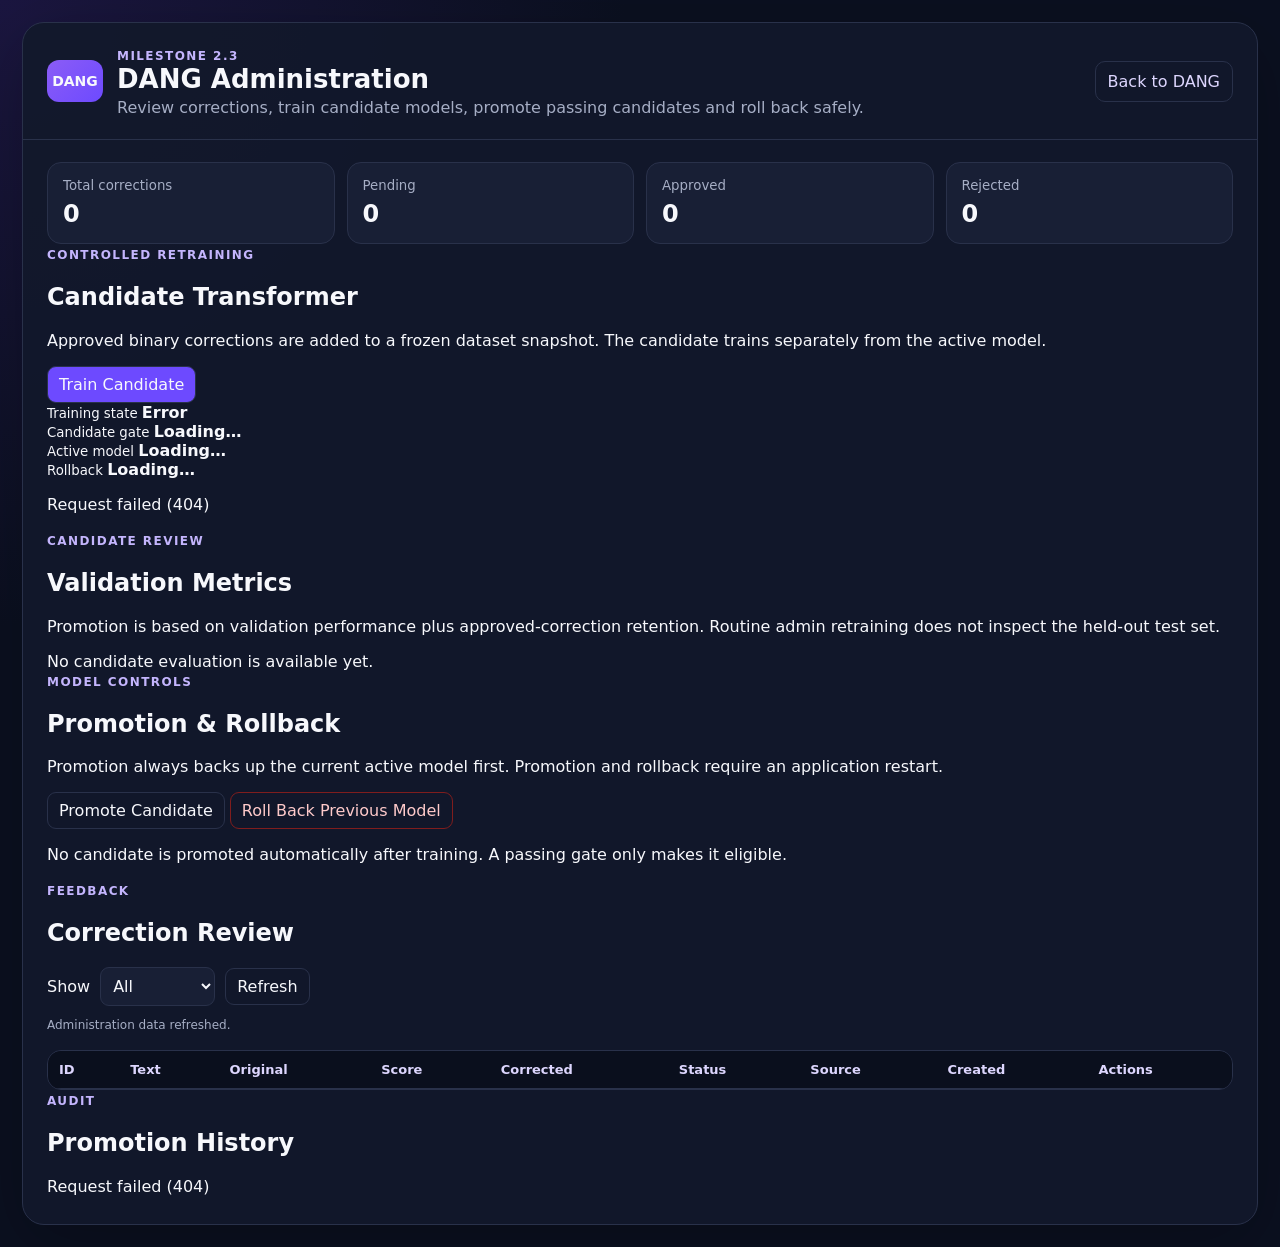
==== static/admin.html @ 33f9b9e1 "Apply DANG branding to chat and administration" ====
<!DOCTYPE html>
<html lang="en">
<head>
    <meta charset="UTF-8">
    <meta
        name="viewport"
        content="width=device-width, initial-scale=1.0"
    >
    <title>DANG — Administration</title>

    <link
        rel="stylesheet"
        href="/static/style.css"
    >

    <link
        rel="stylesheet"
        href="/static/admin_m2_3.css"
    >
</head>

<body class="admin-page">

<main class="admin-shell">

    <header class="admin-header">

        <div class="logo">
            DANG
        </div>

        <div>
            <span class="eyebrow">
                Milestone 2.3
            </span>

            <h1>
                DANG Administration
            </h1>

            <p>
                Review corrections, train candidate models,
                promote passing candidates and roll back safely.
            </p>
        </div>

        <a
            class="admin-home-link"
            href="/"
        >
            Back to DANG
        </a>

    </header>


    <section class="admin-content">

        <!-- ------------------------------------------------
             Corrections summary
        ------------------------------------------------- -->

        <div class="admin-stats">

            <div class="admin-stat">
                <small>
                    Total corrections
                </small>

                <strong id="stat-total">
                    0
                </strong>
            </div>

            <div class="admin-stat">
                <small>
                    Pending
                </small>

                <strong id="stat-pending">
                    0
                </strong>
            </div>

            <div class="admin-stat">
                <small>
                    Approved
                </small>

                <strong id="stat-approved">
                    0
                </strong>
            </div>

            <div class="admin-stat">
                <small>
                    Rejected
                </small>

                <strong id="stat-rejected">
                    0
                </strong>
            </div>

        </div>


        <!-- ------------------------------------------------
             Candidate training
        ------------------------------------------------- -->

        <section class="model-admin-card">

            <div class="model-card-heading">

                <div>
                    <span class="eyebrow">
                        Controlled retraining
                    </span>

                    <h2>
                        Candidate Transformer
                    </h2>

                    <p>
                        Approved binary corrections are added
                        to a frozen dataset snapshot. The
                        candidate trains separately from the
                        active model.
                    </p>
                </div>

                <button
                    id="retrain-btn"
                    class="admin-button primary"
                    type="button"
                >
                    Train Candidate
                </button>

            </div>

            <div class="model-status-grid">

                <div>
                    <small>
                        Training state
                    </small>

                    <strong id="training-state">
                        Loading…
                    </strong>
                </div>

                <div>
                    <small>
                        Candidate gate
                    </small>

                    <strong id="candidate-gate">
                        Loading…
                    </strong>
                </div>

                <div>
                    <small>
                        Active model
                    </small>

                    <strong id="active-model">
                        Loading…
                    </strong>
                </div>

                <div>
                    <small>
                        Rollback
                    </small>

                    <strong id="rollback-state">
                        Loading…
                    </strong>
                </div>

            </div>

            <p
                id="training-message"
                class="model-note"
            ></p>

            <div
                id="training-config"
                class="training-config"
            ></div>

        </section>


        <!-- ------------------------------------------------
             Metrics
        ------------------------------------------------- -->

        <section class="model-admin-card">

            <div class="model-card-heading">

                <div>
                    <span class="eyebrow">
                        Candidate review
                    </span>

                    <h2>
                        Validation Metrics
                    </h2>

                    <p>
                        Promotion is based on validation
                        performance plus approved-correction
                        retention. Routine admin retraining
                        does not inspect the held-out test set.
                    </p>
                </div>

            </div>

            <div
                id="metrics-empty"
                class="metrics-empty"
            >
                No candidate evaluation is available yet.
            </div>

            <div
                id="metrics-panel"
                class="hidden"
            >

                <div
                    id="metrics-grid"
                    class="metric-grid"
                ></div>

                <div class="retention-box">

                    <span>
                        Approved correction retention
                    </span>

                    <strong id="retention-value">
                        —
                    </strong>

                    <small id="retention-detail">
                    </small>

                </div>

                <div class="gate-checks">

                    <h3>
                        Promotion gate checks
                    </h3>

                    <div id="gate-check-list">
                    </div>

                </div>

            </div>

        </section>


        <!-- ------------------------------------------------
             Promotion controls
        ------------------------------------------------- -->

        <section class="model-admin-card danger-zone">

            <div class="model-card-heading">

                <div>
                    <span class="eyebrow">
                        Model controls
                    </span>

                    <h2>
                        Promotion & Rollback
                    </h2>

                    <p>
                        Promotion always backs up the current
                        active model first. Promotion and
                        rollback require an application restart.
                    </p>
                </div>

            </div>

            <div class="model-actions">

                <button
                    id="promote-btn"
                    class="admin-button promote"
                    type="button"
                    disabled
                >
                    Promote Candidate
                </button>

                <button
                    id="rollback-btn"
                    class="admin-button danger"
                    type="button"
                    disabled
                >
                    Roll Back Previous Model
                </button>

            </div>

            <p class="model-note">
                No candidate is promoted automatically after
                training. A passing gate only makes it eligible.
            </p>

        </section>


        <!-- ------------------------------------------------
             Corrections
        ------------------------------------------------- -->

        <section class="corrections-section">

            <div class="section-heading">

                <div>
                    <span class="eyebrow">
                        Feedback
                    </span>

                    <h2>
                        Correction Review
                    </h2>
                </div>

                <div class="admin-toolbar">

                    <label for="status-filter">
                        Show
                    </label>

                    <select id="status-filter">

                        <option value="">
                            All
                        </option>

                        <option value="pending">
                            Pending
                        </option>

                        <option value="approved">
                            Approved
                        </option>

                        <option value="rejected">
                            Rejected
                        </option>

                    </select>

                    <button
                        id="refresh-btn"
                        class="admin-button"
                        type="button"
                    >
                        Refresh
                    </button>

                </div>

            </div>

            <p
                id="database-path"
                class="admin-db"
            ></p>

            <div
                id="admin-message"
                class="admin-message"
            ></div>

            <div class="admin-table-wrap">

                <table class="admin-table">

                    <thead>

                    <tr>
                        <th>ID</th>
                        <th>Text</th>
                        <th>Original</th>
                        <th>Score</th>
                        <th>Corrected</th>
                        <th>Status</th>
                        <th>Source</th>
                        <th>Created</th>
                        <th>Actions</th>
                    </tr>

                    </thead>

                    <tbody id="corrections-body">
                    </tbody>

                </table>

                <div
                    id="empty-state"
                    class="admin-empty hidden"
                >
                    No corrections found.
                </div>

            </div>

        </section>


        <!-- ------------------------------------------------
             Promotion history
        ------------------------------------------------- -->

        <section class="model-admin-card">

            <div class="model-card-heading">

                <div>
                    <span class="eyebrow">
                        Audit
                    </span>

                    <h2>
                        Promotion History
                    </h2>
                </div>

            </div>

            <div
                id="history-list"
                class="history-list"
            >
                No promotions recorded.
            </div>

        </section>

    </section>

</main>

<script src="/static/admin.js"></script>

</body>
</html>
---- static/style.css ----
:root{color-scheme:dark;--bg:#0b1020;--panel:#12182b;--panel2:#181f35;--line:#29314a;--text:#f7f8fc;--muted:#a6aec5;--primary:#8b5cf6;--primary2:#6d4aff}*{box-sizing:border-box}body{margin:0;font-family:Inter,ui-sans-serif,system-ui,-apple-system,BlinkMacSystemFont,"Segoe UI",sans-serif;background:radial-gradient(circle at top left,#1b1640 0,var(--bg) 35%);color:var(--text)}button,textarea,select{font:inherit}button{cursor:pointer}.shell{min-height:100vh;display:grid;grid-template-columns:minmax(300px,390px) minmax(0,1fr);gap:22px;padding:22px}.sidebar,.chat,.admin-shell{background:rgba(18,24,43,.92);border:1px solid var(--line);border-radius:22px;box-shadow:0 20px 70px rgba(0,0,0,.25)}.sidebar{padding:28px}.eyebrow{font-size:12px;text-transform:uppercase;letter-spacing:.12em;color:#c4b5fd;font-weight:800}h1{font-size:34px;margin:8px 0 10px}.lead{color:var(--muted);line-height:1.55}.threshold-card,.status-grid,.samples{margin-top:22px;border:1px solid var(--line);border-radius:16px;background:var(--panel2);padding:16px}.threshold-card>div{margin-top:10px;display:grid;grid-template-columns:62px 58px 1fr;gap:8px;color:var(--muted);font-size:13px}.threshold-card b{color:var(--text)}.status-grid{display:grid;grid-template-columns:repeat(3,1fr);gap:10px}.status-grid div{display:grid;gap:5px}.status-grid small{color:var(--muted)}.samples p{margin:0 0 10px;color:var(--muted)}.samples button,.ghost,.secondary,.incorrect-btn,.correction-choice,.admin-button{background:transparent;color:var(--text);border:1px solid var(--line)}.samples button{display:block;width:100%;text-align:left;margin-top:8px;padding:10px 11px;border-radius:10px}.admin-link,.admin-home-link{display:block;color:#ddd6fe;text-decoration:none;border:1px solid var(--line);border-radius:10px;padding:10px 12px}.admin-link{margin-top:22px;text-align:center}.chat{min-height:calc(100vh - 44px);display:grid;grid-template-rows:auto 1fr auto;overflow:hidden}.chat header{display:flex;align-items:center;gap:12px;padding:18px 20px;border-bottom:1px solid var(--line)}.logo{width:56px;height:42px;flex-shrink:0;font-size:14px;border-radius:12px;display:grid;place-items:center;font-weight:900;background:linear-gradient(135deg,var(--primary),var(--primary2))}.chat header h2{margin:0}.chat header p{margin:3px 0 0;color:var(--muted);font-size:13px}.ghost{margin-left:auto;padding:8px 12px;border-radius:9px}.chat-box{padding:22px;overflow-y:auto;display:flex;flex-direction:column;gap:14px}.message{max-width:760px}.message.user{align-self:flex-end}.bubble{padding:13px 15px;border-radius:16px;line-height:1.5;background:var(--panel2);border:1px solid var(--line);white-space:pre-wrap}.user .bubble{background:linear-gradient(135deg,#6842ce,#5134ae);border-color:transparent}.result-card{margin-top:9px;padding:13px;border-radius:13px;border:1px solid var(--line);background:rgba(8,12,25,.5)}.result-row{display:grid;grid-template-columns:145px 1fr;gap:12px;padding:5px 0}.result-row span:first-child{color:var(--muted)}.explanation{margin:9px 0 0;color:var(--muted);line-height:1.45;font-size:13px}.source{margin-top:9px;color:#c4b5fd;font-size:12px}.composer{padding:18px 20px 20px;border-top:1px solid var(--line);background:rgba(11,16,32,.6)}textarea{width:100%;resize:vertical;min-height:78px;border:1px solid var(--line);border-radius:14px;background:var(--panel2);color:var(--text);padding:13px}.input-meta{display:flex;justify-content:space-between;margin-top:6px;font-size:12px;color:var(--muted)}.actions{display:flex;justify-content:flex-end;gap:10px;margin-top:12px}.actions button{border-radius:11px;padding:10px 15px;font-weight:750}#send-btn{border:0;background:linear-gradient(135deg,var(--primary),var(--primary2));color:#fff}.typing{color:var(--muted);font-size:13px}.error .bubble{border-color:#7f1d1d;color:#fecaca}.correction-wrapper{margin-top:14px;border-top:1px solid var(--line);padding-top:12px}.incorrect-btn,.correction-choice{padding:8px 11px;border-radius:9px;font-size:13px}.correction-panel{margin-top:10px;padding:12px;border-radius:11px;background:rgba(24,31,53,.85);border:1px solid var(--line)}.correction-choices{display:flex;flex-wrap:wrap;gap:8px;margin-top:10px}.correction-saved{color:#bbf7d0;font-size:13px}.correction-error{color:#fecaca;font-size:13px;margin-top:9px}.hidden{display:none!important}.admin-page{min-height:100vh;padding:22px}.admin-shell{max-width:1500px;margin:0 auto;overflow:hidden}.admin-header{padding:22px 24px;border-bottom:1px solid var(--line);display:flex;align-items:center;gap:14px}.admin-header h1{font-size:26px;margin:0}.admin-header p{margin:4px 0 0;color:var(--muted)}.admin-home-link{margin-left:auto}.admin-content{padding:22px 24px 28px}.admin-stats{display:grid;grid-template-columns:repeat(4,minmax(140px,1fr));gap:12px}.admin-stat{background:var(--panel2);border:1px solid var(--line);border-radius:14px;padding:15px}.admin-stat small{display:block;color:var(--muted);margin-bottom:7px}.admin-stat strong{font-size:24px}.admin-toolbar{margin-top:18px;display:flex;gap:10px;align-items:center}.admin-toolbar select,.admin-row select{background:var(--panel2);color:var(--text);border:1px solid var(--line);border-radius:9px;padding:8px}.admin-button{padding:8px 11px;border-radius:9px}.admin-button.primary{background:var(--primary2)}.admin-button.danger{color:#fecaca;border-color:#7f1d1d}.admin-db,.admin-message{color:var(--muted);font-size:12px;overflow-wrap:anywhere}.admin-table-wrap{overflow-x:auto;margin-top:18px;border:1px solid var(--line);border-radius:14px}.admin-table{width:100%;border-collapse:collapse;min-width:1050px}.admin-table th,.admin-table td{border-bottom:1px solid var(--line);padding:11px;text-align:left;vertical-align:top;font-size:13px}.admin-table th{background:rgba(8,12,25,.75);color:#ddd6fe}.admin-text{min-width:300px;max-width:520px;white-space:pre-wrap}.admin-empty{padding:36px;color:var(--muted);text-align:center}@media(max-width:900px){.shell{grid-template-columns:1fr}.admin-stats{grid-template-columns:repeat(2,1fr)}}
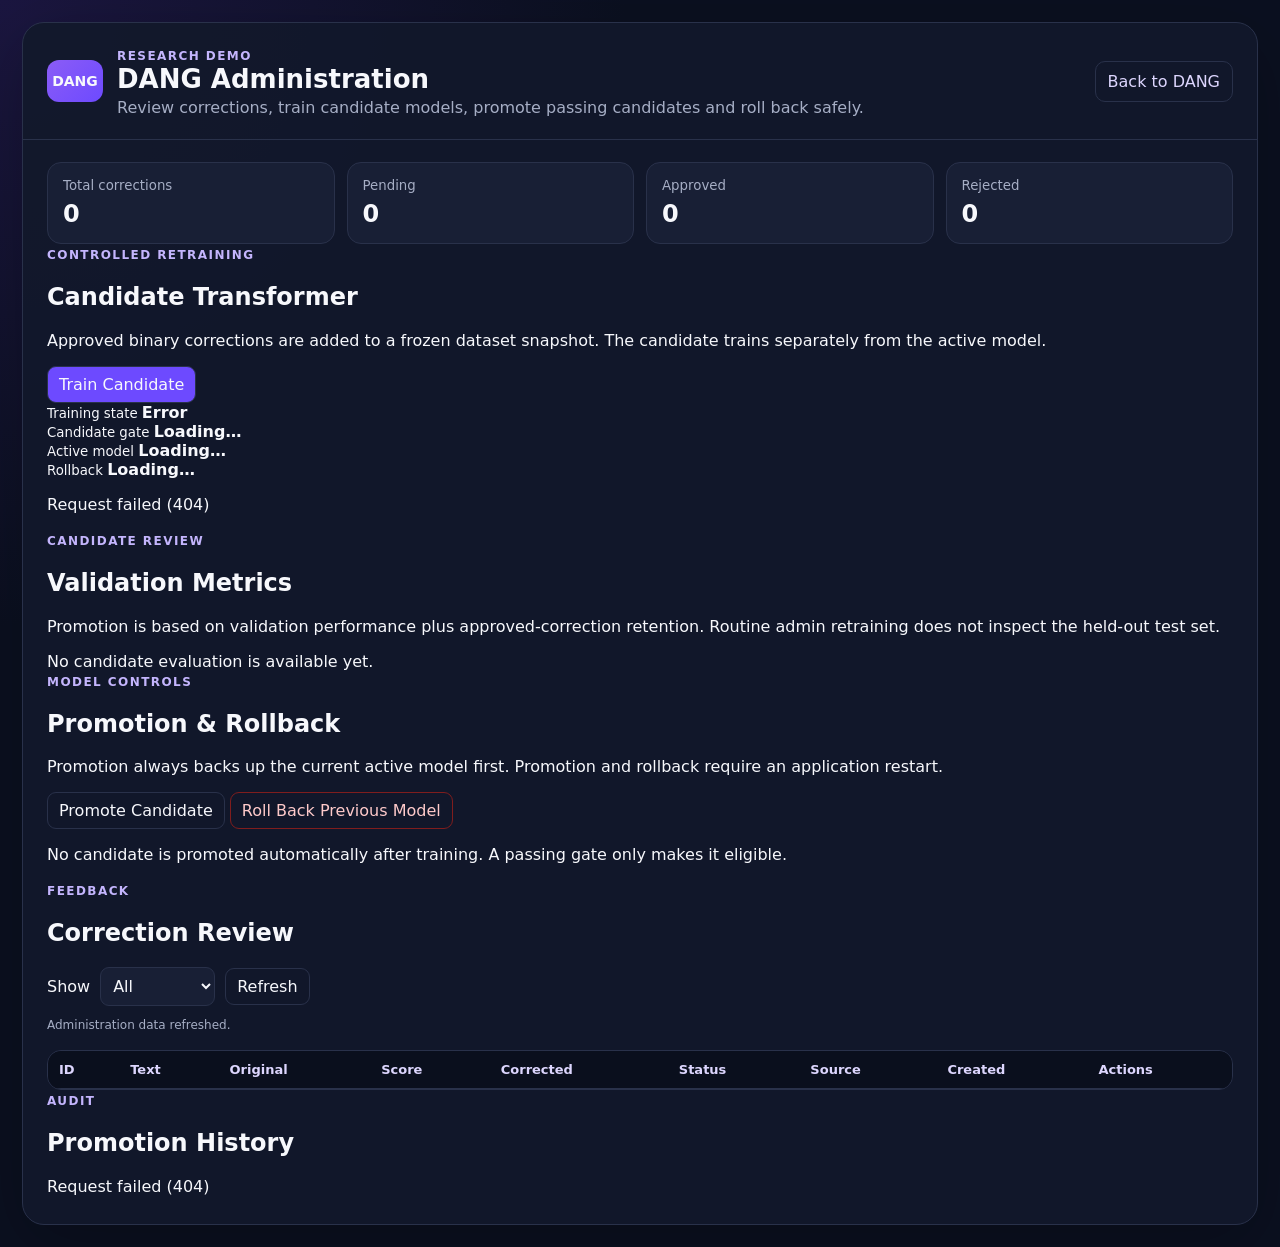
==== commit 12abee88: "Polish DANG research demo" ====
--- a/static/admin.html
+++ b/static/admin.html
@@ -31,7 +31,7 @@
 
         <div>
             <span class="eyebrow">
-                Milestone 2.3
+                Research demo
             </span>
 
             <h1>
@@ -469,3 +469,4 @@
 </body>
 </html>
 
+
--- a/static/style.css
+++ b/static/style.css
@@ -1 +1,13 @@
 :root{color-scheme:dark;--bg:#0b1020;--panel:#12182b;--panel2:#181f35;--line:#29314a;--text:#f7f8fc;--muted:#a6aec5;--primary:#8b5cf6;--primary2:#6d4aff}*{box-sizing:border-box}body{margin:0;font-family:Inter,ui-sans-serif,system-ui,-apple-system,BlinkMacSystemFont,"Segoe UI",sans-serif;background:radial-gradient(circle at top left,#1b1640 0,var(--bg) 35%);color:var(--text)}button,textarea,select{font:inherit}button{cursor:pointer}.shell{min-height:100vh;display:grid;grid-template-columns:minmax(300px,390px) minmax(0,1fr);gap:22px;padding:22px}.sidebar,.chat,.admin-shell{background:rgba(18,24,43,.92);border:1px solid var(--line);border-radius:22px;box-shadow:0 20px 70px rgba(0,0,0,.25)}.sidebar{padding:28px}.eyebrow{font-size:12px;text-transform:uppercase;letter-spacing:.12em;color:#c4b5fd;font-weight:800}h1{font-size:34px;margin:8px 0 10px}.lead{color:var(--muted);line-height:1.55}.threshold-card,.status-grid,.samples{margin-top:22px;border:1px solid var(--line);border-radius:16px;background:var(--panel2);padding:16px}.threshold-card>div{margin-top:10px;display:grid;grid-template-columns:62px 58px 1fr;gap:8px;color:var(--muted);font-size:13px}.threshold-card b{color:var(--text)}.status-grid{display:grid;grid-template-columns:repeat(3,1fr);gap:10px}.status-grid div{display:grid;gap:5px}.status-grid small{color:var(--muted)}.samples p{margin:0 0 10px;color:var(--muted)}.samples button,.ghost,.secondary,.incorrect-btn,.correction-choice,.admin-button{background:transparent;color:var(--text);border:1px solid var(--line)}.samples button{display:block;width:100%;text-align:left;margin-top:8px;padding:10px 11px;border-radius:10px}.admin-link,.admin-home-link{display:block;color:#ddd6fe;text-decoration:none;border:1px solid var(--line);border-radius:10px;padding:10px 12px}.admin-link{margin-top:22px;text-align:center}.chat{min-height:calc(100vh - 44px);display:grid;grid-template-rows:auto 1fr auto;overflow:hidden}.chat header{display:flex;align-items:center;gap:12px;padding:18px 20px;border-bottom:1px solid var(--line)}.logo{width:56px;height:42px;flex-shrink:0;font-size:14px;border-radius:12px;display:grid;place-items:center;font-weight:900;background:linear-gradient(135deg,var(--primary),var(--primary2))}.chat header h2{margin:0}.chat header p{margin:3px 0 0;color:var(--muted);font-size:13px}.ghost{margin-left:auto;padding:8px 12px;border-radius:9px}.chat-box{padding:22px;overflow-y:auto;display:flex;flex-direction:column;gap:14px}.message{max-width:760px}.message.user{align-self:flex-end}.bubble{padding:13px 15px;border-radius:16px;line-height:1.5;background:var(--panel2);border:1px solid var(--line);white-space:pre-wrap}.user .bubble{background:linear-gradient(135deg,#6842ce,#5134ae);border-color:transparent}.result-card{margin-top:9px;padding:13px;border-radius:13px;border:1px solid var(--line);background:rgba(8,12,25,.5)}.result-row{display:grid;grid-template-columns:145px 1fr;gap:12px;padding:5px 0}.result-row span:first-child{color:var(--muted)}.explanation{margin:9px 0 0;color:var(--muted);line-height:1.45;font-size:13px}.source{margin-top:9px;color:#c4b5fd;font-size:12px}.composer{padding:18px 20px 20px;border-top:1px solid var(--line);background:rgba(11,16,32,.6)}textarea{width:100%;resize:vertical;min-height:78px;border:1px solid var(--line);border-radius:14px;background:var(--panel2);color:var(--text);padding:13px}.input-meta{display:flex;justify-content:space-between;margin-top:6px;font-size:12px;color:var(--muted)}.actions{display:flex;justify-content:flex-end;gap:10px;margin-top:12px}.actions button{border-radius:11px;padding:10px 15px;font-weight:750}#send-btn{border:0;background:linear-gradient(135deg,var(--primary),var(--primary2));color:#fff}.typing{color:var(--muted);font-size:13px}.error .bubble{border-color:#7f1d1d;color:#fecaca}.correction-wrapper{margin-top:14px;border-top:1px solid var(--line);padding-top:12px}.incorrect-btn,.correction-choice{padding:8px 11px;border-radius:9px;font-size:13px}.correction-panel{margin-top:10px;padding:12px;border-radius:11px;background:rgba(24,31,53,.85);border:1px solid var(--line)}.correction-choices{display:flex;flex-wrap:wrap;gap:8px;margin-top:10px}.correction-saved{color:#bbf7d0;font-size:13px}.correction-error{color:#fecaca;font-size:13px;margin-top:9px}.hidden{display:none!important}.admin-page{min-height:100vh;padding:22px}.admin-shell{max-width:1500px;margin:0 auto;overflow:hidden}.admin-header{padding:22px 24px;border-bottom:1px solid var(--line);display:flex;align-items:center;gap:14px}.admin-header h1{font-size:26px;margin:0}.admin-header p{margin:4px 0 0;color:var(--muted)}.admin-home-link{margin-left:auto}.admin-content{padding:22px 24px 28px}.admin-stats{display:grid;grid-template-columns:repeat(4,minmax(140px,1fr));gap:12px}.admin-stat{background:var(--panel2);border:1px solid var(--line);border-radius:14px;padding:15px}.admin-stat small{display:block;color:var(--muted);margin-bottom:7px}.admin-stat strong{font-size:24px}.admin-toolbar{margin-top:18px;display:flex;gap:10px;align-items:center}.admin-toolbar select,.admin-row select{background:var(--panel2);color:var(--text);border:1px solid var(--line);border-radius:9px;padding:8px}.admin-button{padding:8px 11px;border-radius:9px}.admin-button.primary{background:var(--primary2)}.admin-button.danger{color:#fecaca;border-color:#7f1d1d}.admin-db,.admin-message{color:var(--muted);font-size:12px;overflow-wrap:anywhere}.admin-table-wrap{overflow-x:auto;margin-top:18px;border:1px solid var(--line);border-radius:14px}.admin-table{width:100%;border-collapse:collapse;min-width:1050px}.admin-table th,.admin-table td{border-bottom:1px solid var(--line);padding:11px;text-align:left;vertical-align:top;font-size:13px}.admin-table th{background:rgba(8,12,25,.75);color:#ddd6fe}.admin-text{min-width:300px;max-width:520px;white-space:pre-wrap}.admin-empty{padding:36px;color:var(--muted);text-align:center}@media(max-width:900px){.shell{grid-template-columns:1fr}.admin-stats{grid-template-columns:repeat(2,1fr)}}
+
+
+/* Short research demonstration: examples remain beside the conversation. */
+.demo-toolbar { padding: 12px 20px; border-bottom: 1px solid var(--line, #29314a); flex-shrink: 0; }
+.demo-toolbar p { margin: 0 0 8px; font-size: 13px; line-height: 1.45; color: var(--muted, #a6aec5); }
+.demo-examples { display: flex; flex-wrap: wrap; gap: 8px; }
+.demo-examples button { width: auto; margin: 0; padding: 8px 12px; border: 1px solid var(--line, #45405f); border-radius: 9px; background: transparent; color: inherit; font: inherit; font-size: 13px; cursor: pointer; }
+.demo-examples button:hover { background: rgba(139, 92, 246, .16); }
+.demo-examples button:focus-visible { outline: 2px solid #a78bfa; outline-offset: 3px; }
+.demo-toolbar .research-note { margin: 9px 0 0; font-size: 12px; }
+
+.chat { grid-template-rows: auto auto 1fr auto; }
